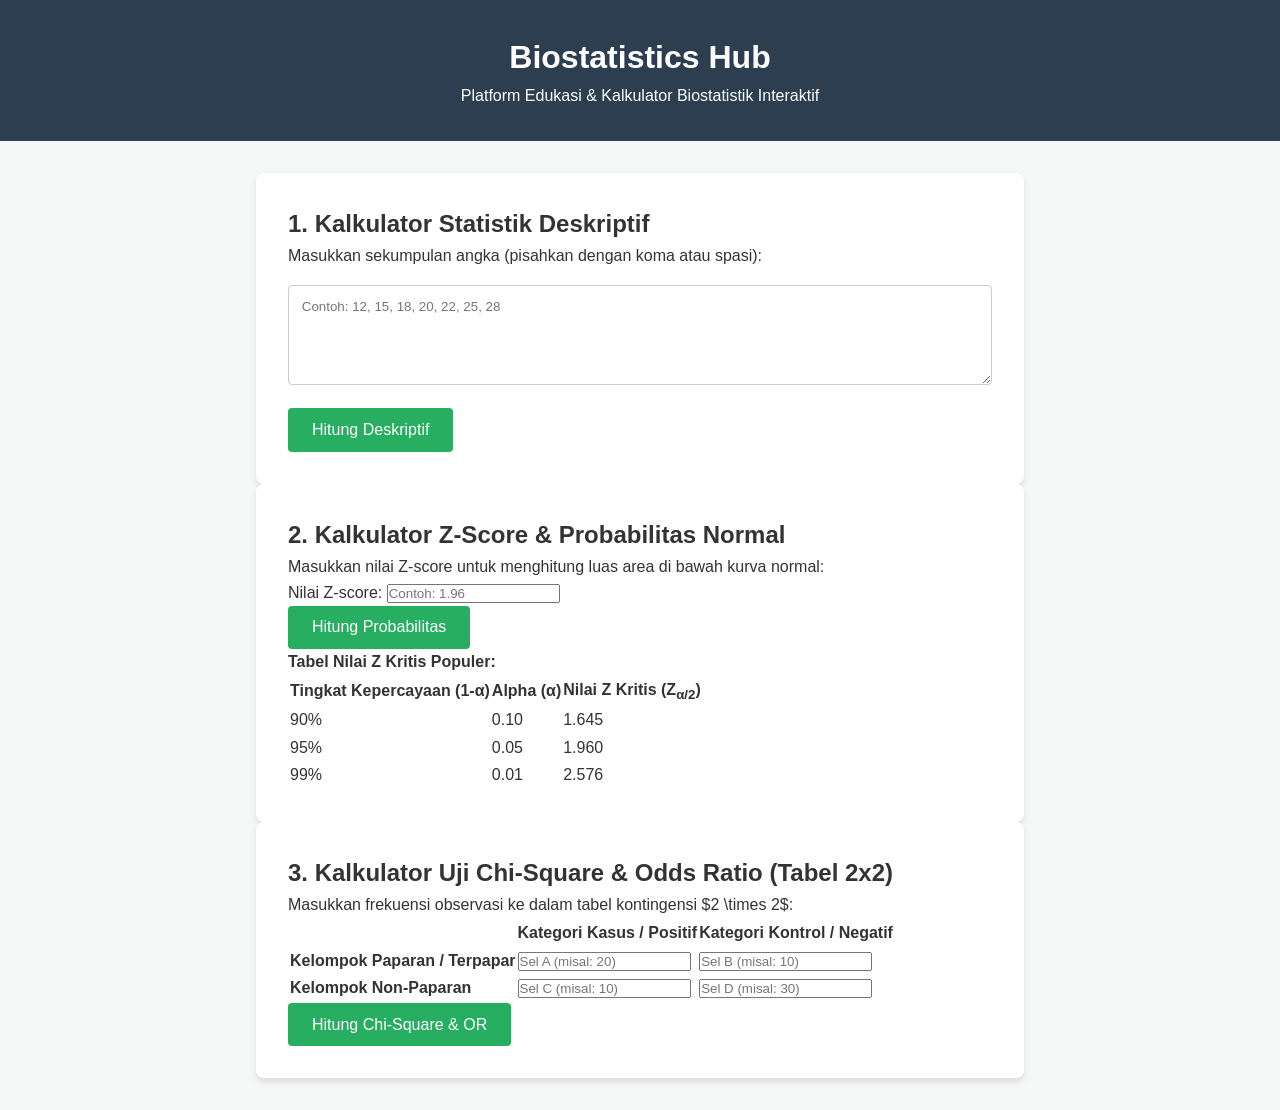
==== index.html @ 333244b0 "Update section titles and descriptions in index.html" ====
<!DOCTYPE html>
<html lang="id">
<head>
    <meta charset="UTF-8">
    <meta name="viewport" content="width=device-width, initial-scale=1.0">
    <title>Biostatistics Hub & Calculator</title>
    <link rel="stylesheet" href="style.css">
</head>
<body>
    <header>
        <h1>Biostatistics Hub</h1>
        <p>Platform Edukasi & Kalkulator Biostatistik Interaktif</p>
    </header>

    <main class="container">
        <!-- Section 1: Kalkulator Deskriptif -->
        <section class="card">
            <h2>1. Kalkulator Statistik Deskriptif</h2>
            <p>Masukkan sekumpulan angka (pisahkan dengan koma atau spasi):</p>
            <textarea id="dataInput" placeholder="Contoh: 12, 15, 18, 20, 22, 25, 28"></textarea>
            <button onclick="calculateDescriptive()">Hitung Deskriptif</button>

            <div id="result" class="result-box" style="display: none;">
                <h3>Hasil Perhitungan Deskriptif:</h3>
                <ul>
                    <li><strong>Jumlah Data (N):</strong> <span id="outN">-</span></li>
                    <li><strong>Mean (Rata-rata):</strong> <span id="outMean">-</span></li>
                    <li><strong>Median:</strong> <span id="outMedian">-</span></li>
                    <li><strong>Standar Deviasi (Sample):</strong> <span id="outSD">-</span></li>
                    <li><strong>Nilai Minimum:</strong> <span id="outMin">-</span></li>
                    <li><strong>Nilai Maksimum:</strong> <span id="outMax">-</span></li>
                </ul>
            </div>
        </section>

        <!-- Section 2: Kalkulator Z-Score -->
        <section class="card">
            <h2>2. Kalkulator Z-Score & Probabilitas Normal</h2>
            <p>Masukkan nilai Z-score untuk menghitung luas area di bawah kurva normal:</p>
            <div class="input-group">
                <label for="zInput">Nilai Z-score:</label>
                <input type="number" id="zInput" step="0.01" placeholder="Contoh: 1.96">
            </div>
            <button onclick="calculateZ()">Hitung Probabilitas</button>

            <div id="zResult" class="result-box" style="display: none;">
                <h3>Hasil Distribusi Normal:</h3>
                <ul>
                    <li><strong>Nilai Z:</strong> <span id="outZ">-</span></li>
                    <li><strong>Luas Area Kiri P(Z &lt; z):</strong> <span id="outProbLeft">-</span></li>
                    <li><strong>Luas Area Kanan P(Z &gt; z):</strong> <span id="outProbRight">-</span></li>
                    <li><strong>Uji 2 Arah (2-tailed p-value):</strong> <span id="outTwoTail">-</span></li>
                </ul>
            </div>

            <div class="table-summary">
                <h4>Tabel Nilai Z Kritis Populer:</h4>
                <table>
                    <thead>
                        <tr>
                            <th>Tingkat Kepercayaan (1-α)</th>
                            <th>Alpha (α)</th>
                            <th>Nilai Z Kritis (Z<sub>α/2</sub>)</th>
                        </tr>
                    </thead>
                    <tbody>
                        <tr><td>90%</td><td>0.10</td><td>1.645</td></tr>
                        <tr><td>95%</td><td>0.05</td><td>1.960</td></tr>
                        <tr><td>99%</td><td>0.01</td><td>2.576</td></tr>
                    </tbody>
                </table>
            </div>
        </section>

        <!-- Section 3: Kalkulator Chi-Square (2x2) -->
        <section class="card">
            <h2>3. Kalkulator Uji Chi-Square & Odds Ratio (Tabel 2x2)</h2>
            <p>Masukkan frekuensi observasi ke dalam tabel kontingensi $2 \times 2$:</p>
            
            <table class="contingency-table">
                <thead>
                    <tr>
                        <th></th>
                        <th>Kategori Kasus / Positif</th>
                        <th>Kategori Kontrol / Negatif</th>
                    </tr>
                </thead>
                <tbody>
                    <tr>
                        <td><strong>Kelompok Paparan / Terpapar</strong></td>
                        <td><input type="number" id="cellA" placeholder="Sel A (misal: 20)"></td>
                        <td><input type="number" id="cellB" placeholder="Sel B (misal: 10)"></td>
                    </tr>
                    <tr>
                        <td><strong>Kelompok Non-Paparan</strong></td>
                        <td><input type="number" id="cellC" placeholder="Sel C (misal: 10)"></td>
                        <td><input type="number" id="cellD" placeholder="Sel D (misal: 30)"></td>
                    </tr>
                </tbody>
            </table>
            
            <button onclick="calculateChiSquare()">Hitung Chi-Square & OR</button>

            <div id="chiResult" class="result-box" style="display: none;">
                <h3>Hasil Uji Chi-Square & Odds Ratio:</h3>
                <ul>
                    <li><strong>Nilai Chi-Square (χ²):</strong> <span id="outChi2">-</span></li>
                    <li><strong>Degrees of Freedom (df):</strong> 1</li>
                    <li><strong>Odds Ratio (OR):</strong> <span id="outOR">-</span></li>
                    <li><strong>Relative Risk (RR):</strong> <span id="outRR">-</span></li>
                </ul>
            </div>
        </section>
    </main>

    <script src="script.js"></script>
</body>
</html>
---- style.css ----
* {
    box-sizing: border-box;
    font-family: 'Segoe UI', Tahoma, Geneva, Verdana, sans-serif;
    margin: 0;
    padding: 0;
}

body {
    background-color: #f4f7f6;
    color: #333;
    line-height: 1.6;
}

header {
    background-color: #2c3e50;
    color: #fff;
    padding: 2rem 1rem;
    text-align: center;
}

.container {
    max-width: 800px;
    margin: 2rem auto;
    padding: 0 1rem;
}

.card {
    background: #fff;
    padding: 2rem;
    border-radius: 8px;
    box-shadow: 0 4px 6px rgba(0,0,0,0.1);
}

textarea {
    width: 100%;
    height: 100px;
    padding: 0.8rem;
    margin: 1rem 0;
    border: 1px solid #ccc;
    border-radius: 4px;
    resize: vertical;
}

button {
    background-color: #27ae60;
    color: white;
    border: none;
    padding: 0.8rem 1.5rem;
    font-size: 1rem;
    border-radius: 4px;
    cursor: pointer;
    transition: background 0.3s;
}

button:hover {
    background-color: #219150;
}

.result-box {
    margin-top: 1.5rem;
    padding: 1rem;
    background-color: #eef9f1;
    border-left: 4px solid #27ae60;
    border-radius: 4px;
}

.result-box ul {
    list-style: none;
    margin-top: 0.5rem;
}

.result-box li {
    margin-bottom: 0.5rem;
}
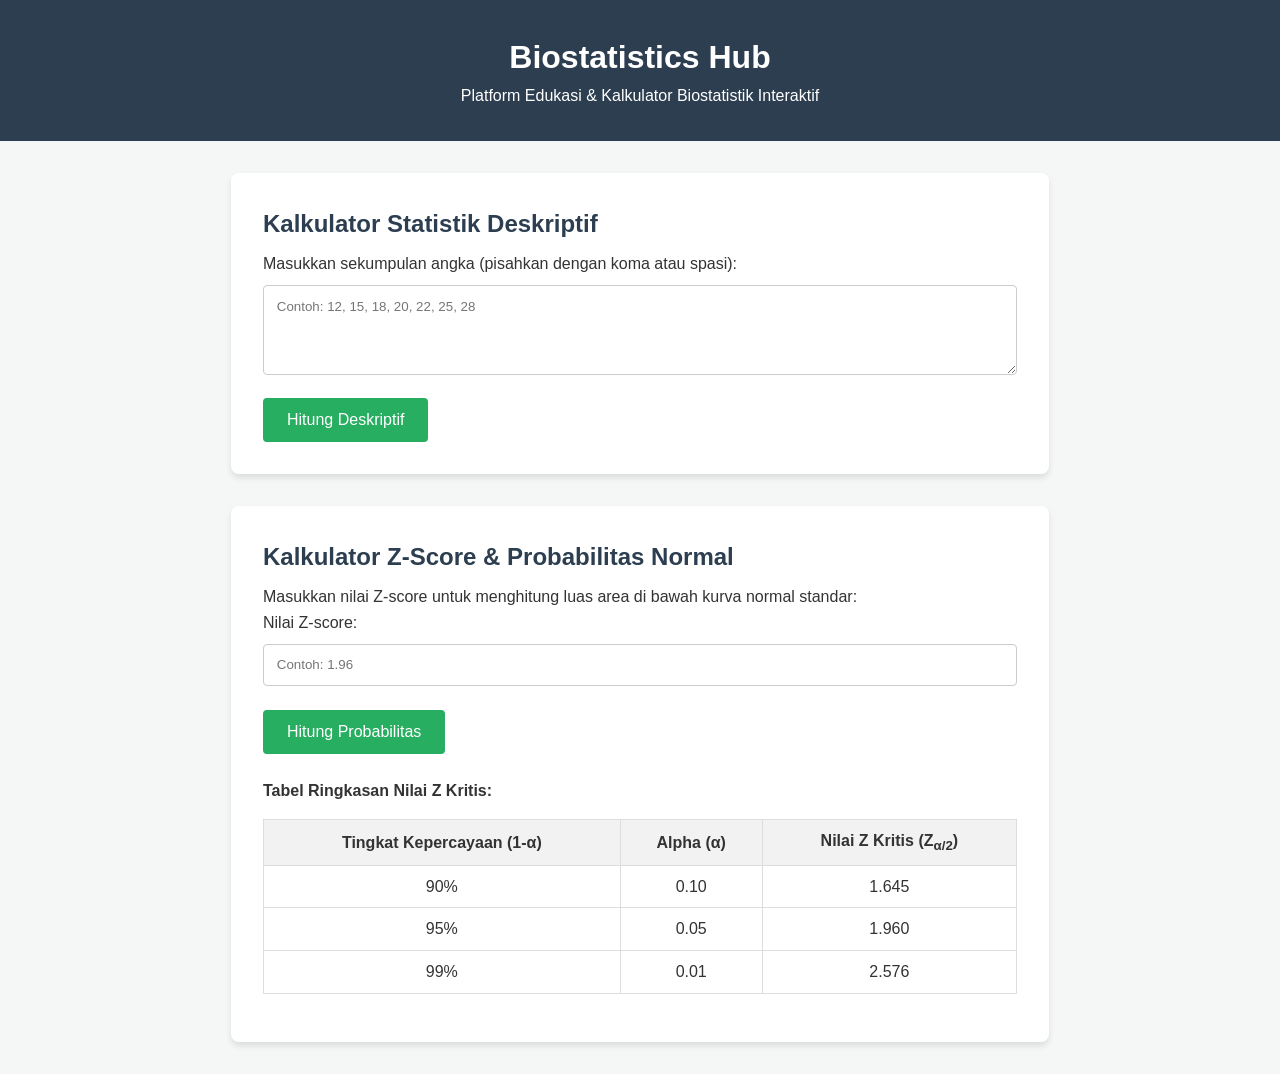
==== commit d154cd10: "Update index.html" ====
--- a/index.html
+++ b/index.html
@@ -15,7 +15,7 @@
     <main class="container">
         <!-- Section 1: Kalkulator Deskriptif -->
         <section class="card">
-            <h2>1. Kalkulator Statistik Deskriptif</h2>
+            <h2>Kalkulator Statistik Deskriptif</h2>
             <p>Masukkan sekumpulan angka (pisahkan dengan koma atau spasi):</p>
             <textarea id="dataInput" placeholder="Contoh: 12, 15, 18, 20, 22, 25, 28"></textarea>
             <button onclick="calculateDescriptive()">Hitung Deskriptif</button>
@@ -33,10 +33,10 @@
             </div>
         </section>
 
-        <!-- Section 2: Kalkulator Z-Score -->
+        <!-- Section 2: Kalkulator & Tabel Z-Score -->
         <section class="card">
-            <h2>2. Kalkulator Z-Score & Probabilitas Normal</h2>
-            <p>Masukkan nilai Z-score untuk menghitung luas area di bawah kurva normal:</p>
+            <h2>Kalkulator Z-Score & Probabilitas Normal</h2>
+            <p>Masukkan nilai Z-score untuk menghitung luas area di bawah kurva normal standar:</p>
             <div class="input-group">
                 <label for="zInput">Nilai Z-score:</label>
                 <input type="number" id="zInput" step="0.01" placeholder="Contoh: 1.96">
@@ -54,7 +54,7 @@
             </div>
 
             <div class="table-summary">
-                <h4>Tabel Nilai Z Kritis Populer:</h4>
+                <h4>Tabel Ringkasan Nilai Z Kritis:</h4>
                 <table>
                     <thead>
                         <tr>
@@ -71,46 +71,6 @@
                 </table>
             </div>
         </section>
-
-        <!-- Section 3: Kalkulator Chi-Square (2x2) -->
-        <section class="card">
-            <h2>3. Kalkulator Uji Chi-Square & Odds Ratio (Tabel 2x2)</h2>
-            <p>Masukkan frekuensi observasi ke dalam tabel kontingensi $2 \times 2$:</p>
-            
-            <table class="contingency-table">
-                <thead>
-                    <tr>
-                        <th></th>
-                        <th>Kategori Kasus / Positif</th>
-                        <th>Kategori Kontrol / Negatif</th>
-                    </tr>
-                </thead>
-                <tbody>
-                    <tr>
-                        <td><strong>Kelompok Paparan / Terpapar</strong></td>
-                        <td><input type="number" id="cellA" placeholder="Sel A (misal: 20)"></td>
-                        <td><input type="number" id="cellB" placeholder="Sel B (misal: 10)"></td>
-                    </tr>
-                    <tr>
-                        <td><strong>Kelompok Non-Paparan</strong></td>
-                        <td><input type="number" id="cellC" placeholder="Sel C (misal: 10)"></td>
-                        <td><input type="number" id="cellD" placeholder="Sel D (misal: 30)"></td>
-                    </tr>
-                </tbody>
-            </table>
-            
-            <button onclick="calculateChiSquare()">Hitung Chi-Square & OR</button>
-
-            <div id="chiResult" class="result-box" style="display: none;">
-                <h3>Hasil Uji Chi-Square & Odds Ratio:</h3>
-                <ul>
-                    <li><strong>Nilai Chi-Square (χ²):</strong> <span id="outChi2">-</span></li>
-                    <li><strong>Degrees of Freedom (df):</strong> 1</li>
-                    <li><strong>Odds Ratio (OR):</strong> <span id="outOR">-</span></li>
-                    <li><strong>Relative Risk (RR):</strong> <span id="outRR">-</span></li>
-                </ul>
-            </div>
-        </section>
     </main>
 
     <script src="script.js"></script>
--- a/style.css
+++ b/style.css
@@ -19,7 +19,7 @@
 }
 
 .container {
-    max-width: 800px;
+    max-width: 850px;
     margin: 2rem auto;
     padding: 0 1rem;
 }
@@ -29,16 +29,29 @@
     padding: 2rem;
     border-radius: 8px;
     box-shadow: 0 4px 6px rgba(0,0,0,0.1);
+    margin-bottom: 2rem;
+}
+
+h2 {
+    color: #2c3e50;
+    margin-bottom: 0.5rem;
+}
+
+textarea, input[type="number"] {
+    width: 100%;
+    padding: 0.8rem;
+    margin: 0.5rem 0 1rem 0;
+    border: 1px solid #ccc;
+    border-radius: 4px;
 }
 
 textarea {
-    width: 100%;
-    height: 100px;
-    padding: 0.8rem;
-    margin: 1rem 0;
-    border: 1px solid #ccc;
-    border-radius: 4px;
+    height: 90px;
     resize: vertical;
+}
+
+.input-group {
+    margin-bottom: 0.5rem;
 }
 
 button {
@@ -72,3 +85,25 @@
 .result-box li {
     margin-bottom: 0.5rem;
 }
+
+/* Styling Tabel */
+.contingency-table, .table-summary table {
+    width: 100%;
+    border-collapse: collapse;
+    margin: 1rem 0;
+}
+
+.contingency-table th, .contingency-table td,
+.table-summary th, .table-summary td {
+    border: 1px solid #ddd;
+    padding: 8px;
+    text-align: center;
+}
+
+.table-summary th {
+    background-color: #f2f2f2;
+}
+
+.table-summary {
+    margin-top: 1.5rem;
+}
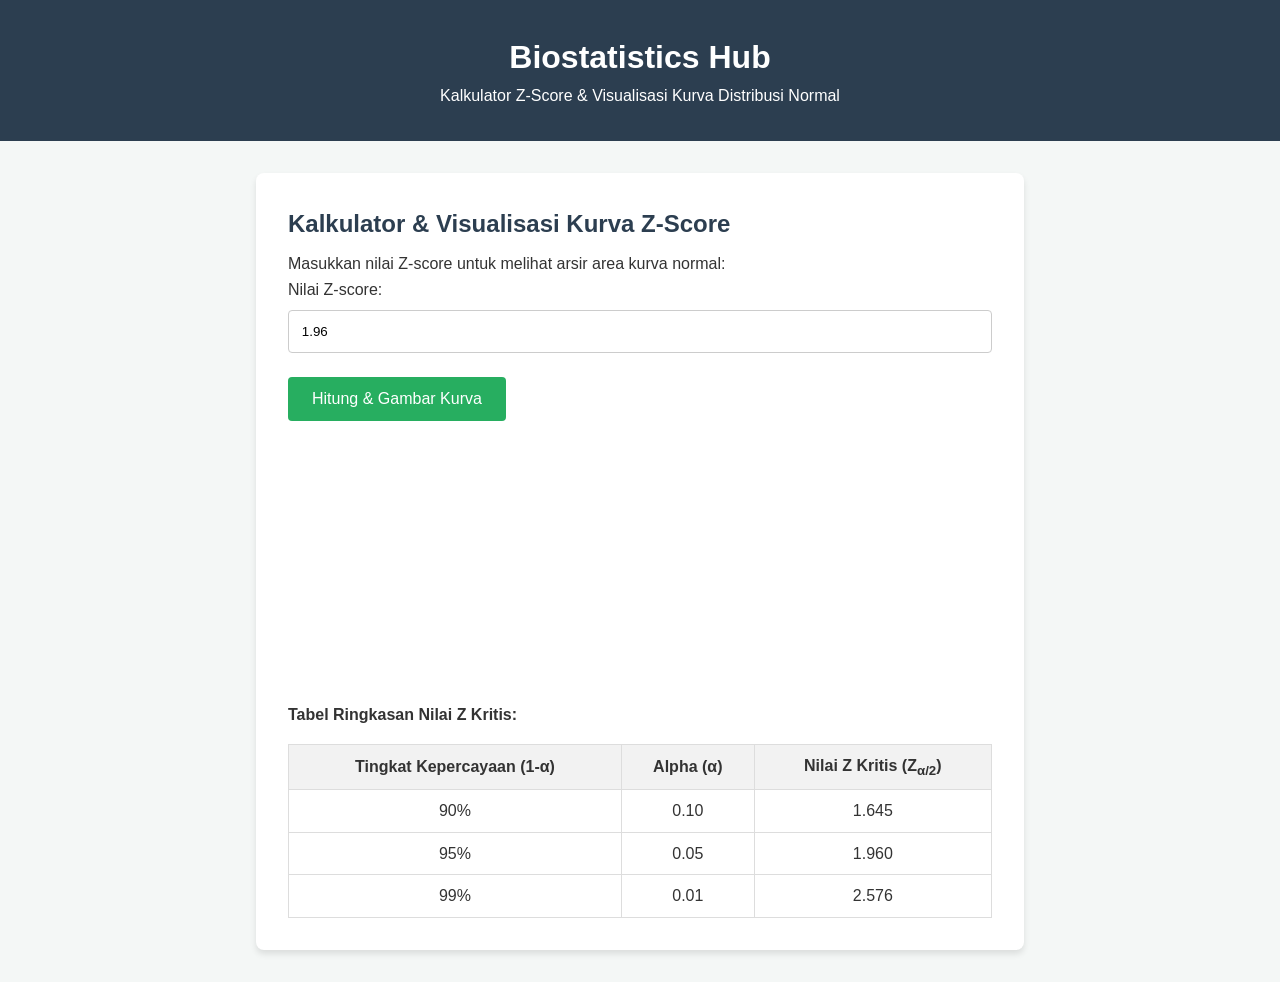
==== commit e66dca3b: "Update title and content for Z-Score calculator" ====
--- a/index.html
+++ b/index.html
@@ -3,45 +3,30 @@
 <head>
     <meta charset="UTF-8">
     <meta name="viewport" content="width=device-width, initial-scale=1.0">
-    <title>Biostatistics Hub & Calculator</title>
+    <title>Biostatistics Hub - Kalkulator Z-Score & Kurva Normal</title>
     <link rel="stylesheet" href="style.css">
 </head>
 <body>
     <header>
         <h1>Biostatistics Hub</h1>
-        <p>Platform Edukasi & Kalkulator Biostatistik Interaktif</p>
+        <p>Kalkulator Z-Score & Visualisasi Kurva Distribusi Normal</p>
     </header>
 
     <main class="container">
-        <!-- Section 1: Kalkulator Deskriptif -->
         <section class="card">
-            <h2>Kalkulator Statistik Deskriptif</h2>
-            <p>Masukkan sekumpulan angka (pisahkan dengan koma atau spasi):</p>
-            <textarea id="dataInput" placeholder="Contoh: 12, 15, 18, 20, 22, 25, 28"></textarea>
-            <button onclick="calculateDescriptive()">Hitung Deskriptif</button>
+            <h2>Kalkulator & Visualisasi Kurva Z-Score</h2>
+            <p>Masukkan nilai Z-score untuk melihat arsir area kurva normal:</p>
 
-            <div id="result" class="result-box" style="display: none;">
-                <h3>Hasil Perhitungan Deskriptif:</h3>
-                <ul>
-                    <li><strong>Jumlah Data (N):</strong> <span id="outN">-</span></li>
-                    <li><strong>Mean (Rata-rata):</strong> <span id="outMean">-</span></li>
-                    <li><strong>Median:</strong> <span id="outMedian">-</span></li>
-                    <li><strong>Standar Deviasi (Sample):</strong> <span id="outSD">-</span></li>
-                    <li><strong>Nilai Minimum:</strong> <span id="outMin">-</span></li>
-                    <li><strong>Nilai Maksimum:</strong> <span id="outMax">-</span></li>
-                </ul>
-            </div>
-        </section>
-
-        <!-- Section 2: Kalkulator & Tabel Z-Score -->
-        <section class="card">
-            <h2>Kalkulator Z-Score & Probabilitas Normal</h2>
-            <p>Masukkan nilai Z-score untuk menghitung luas area di bawah kurva normal standar:</p>
             <div class="input-group">
                 <label for="zInput">Nilai Z-score:</label>
-                <input type="number" id="zInput" step="0.01" placeholder="Contoh: 1.96">
+                <input type="number" id="zInput" step="0.01" value="1.96" placeholder="Contoh: 1.96">
             </div>
-            <button onclick="calculateZ()">Hitung Probabilitas</button>
+            <button onclick="calculateZ()">Hitung & Gambar Kurva</button>
+
+            <!-- Visualisasi Kurva Lonceng -->
+            <div class="canvas-container">
+                <canvas id="bellCurve" width="600" height="250"></canvas>
+            </div>
 
             <div id="zResult" class="result-box" style="display: none;">
                 <h3>Hasil Distribusi Normal:</h3>
--- a/style.css
+++ b/style.css
@@ -19,7 +19,7 @@
 }
 
 .container {
-    max-width: 850px;
+    max-width: 800px;
     margin: 2rem auto;
     padding: 0 1rem;
 }
@@ -46,7 +46,7 @@
 }
 
 textarea {
-    height: 90px;
+    height: 100px;
     resize: vertical;
 }
 
@@ -86,14 +86,12 @@
     margin-bottom: 0.5rem;
 }
 
-/* Styling Tabel */
-.contingency-table, .table-summary table {
+.table-summary table {
     width: 100%;
     border-collapse: collapse;
-    margin: 1rem 0;
+    margin-top: 1rem;
 }
 
-.contingency-table th, .contingency-table td,
 .table-summary th, .table-summary td {
     border: 1px solid #ddd;
     padding: 8px;
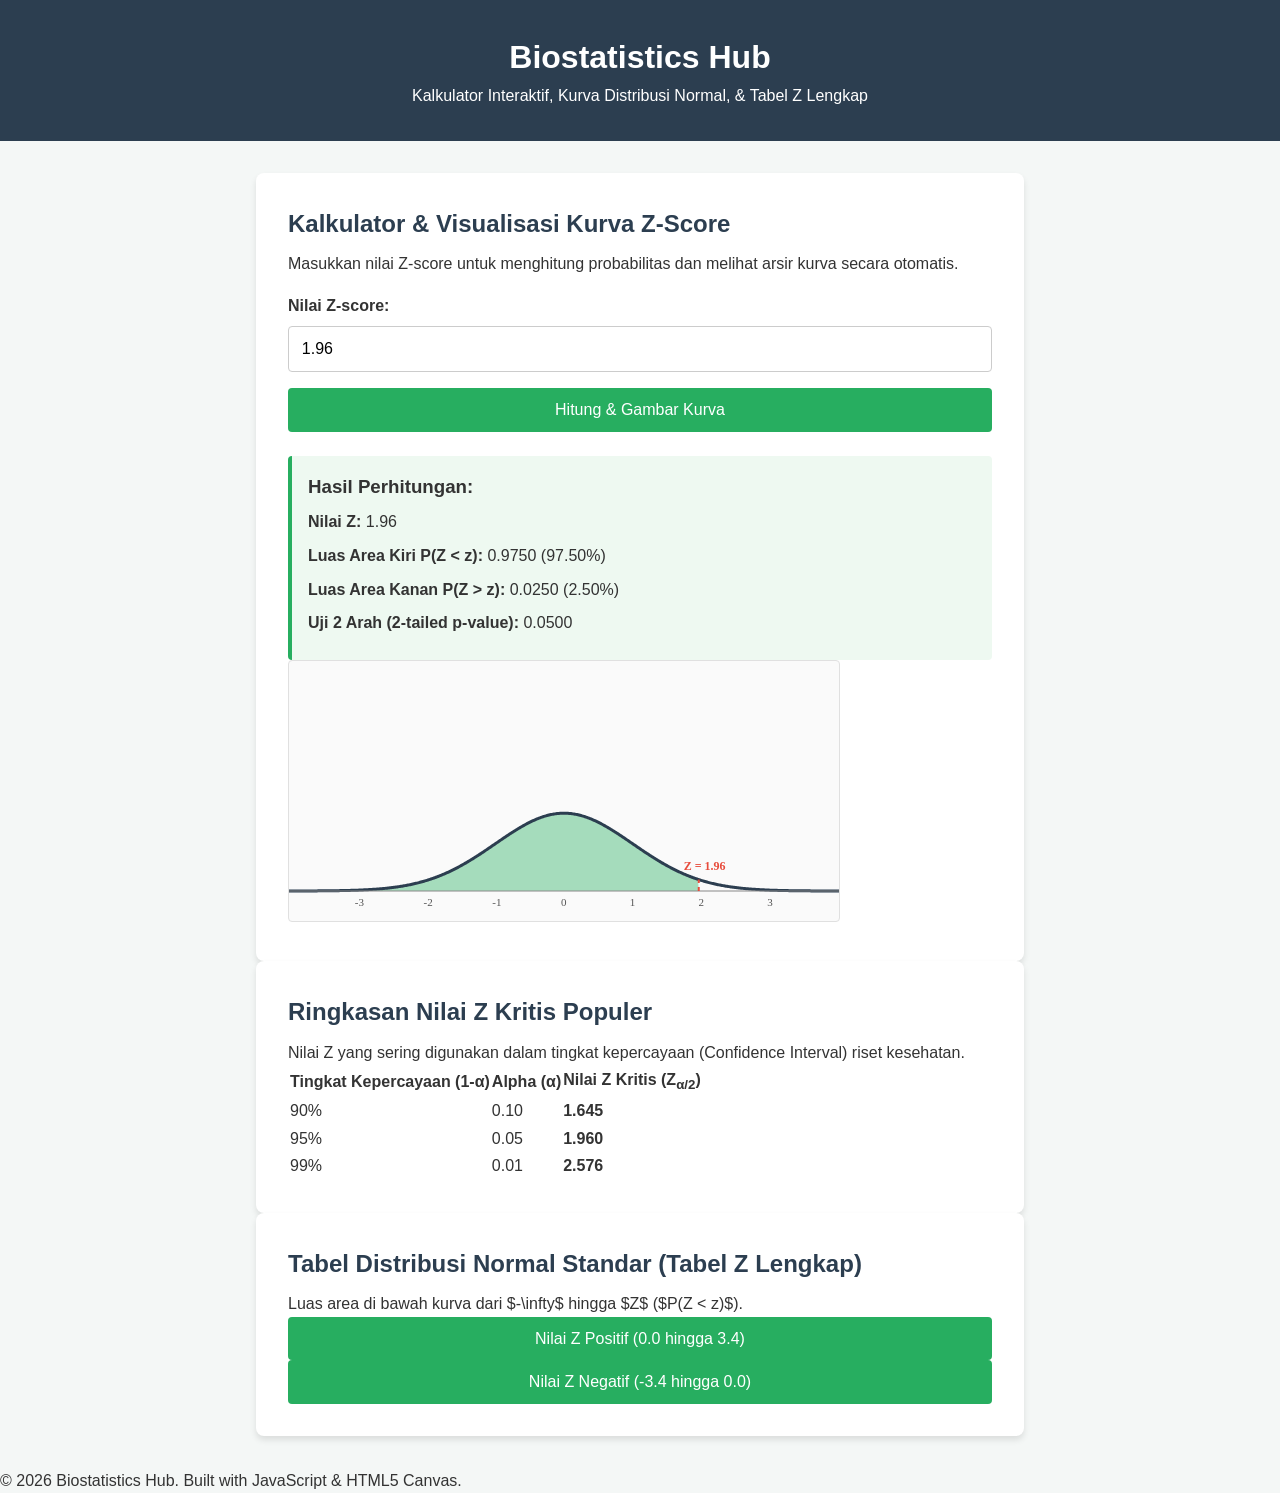
==== commit c4b6c22b: "Revise title and content for Z-score calculator Updated the title and content of the Z-score calcula" ====
--- a/index.html
+++ b/index.html
@@ -3,44 +3,52 @@
 <head>
     <meta charset="UTF-8">
     <meta name="viewport" content="width=device-width, initial-scale=1.0">
-    <title>Biostatistics Hub - Kalkulator Z-Score & Kurva Normal</title>
+    <title>Biostatistics Hub - Kalkulator & Tabel Z-Score</title>
     <link rel="stylesheet" href="style.css">
 </head>
 <body>
-    <header>
+    <header class="hero">
         <h1>Biostatistics Hub</h1>
-        <p>Kalkulator Z-Score & Visualisasi Kurva Distribusi Normal</p>
+        <p>Kalkulator Interaktif, Kurva Distribusi Normal, & Tabel Z Lengkap</p>
     </header>
 
     <main class="container">
+        <!-- Section 1: Kalkulator & Kurva Visual -->
         <section class="card">
             <h2>Kalkulator & Visualisasi Kurva Z-Score</h2>
-            <p>Masukkan nilai Z-score untuk melihat arsir area kurva normal:</p>
+            <p class="subtitle">Masukkan nilai Z-score untuk menghitung probabilitas dan melihat arsir kurva secara otomatis.</p>
 
-            <div class="input-group">
-                <label for="zInput">Nilai Z-score:</label>
-                <input type="number" id="zInput" step="0.01" value="1.96" placeholder="Contoh: 1.96">
+            <div class="calculator-layout">
+                <div class="input-section">
+                    <div class="input-group">
+                        <label for="zInput">Nilai Z-score:</label>
+                        <input type="number" id="zInput" step="0.01" value="1.96" placeholder="Contoh: 1.96">
+                    </div>
+                    <button onclick="calculateZ()">Hitung & Gambar Kurva</button>
+
+                    <div id="zResult" class="result-box">
+                        <h3>Hasil Perhitungan:</h3>
+                        <ul>
+                            <li><strong>Nilai Z:</strong> <span id="outZ">1.96</span></li>
+                            <li><strong>Luas Area Kiri P(Z &lt; z):</strong> <span id="outProbLeft">-</span></li>
+                            <li><strong>Luas Area Kanan P(Z &gt; z):</strong> <span id="outProbRight">-</span></li>
+                            <li><strong>Uji 2 Arah (2-tailed p-value):</strong> <span id="outTwoTail">-</span></li>
+                        </ul>
+                    </div>
+                </div>
+
+                <div class="canvas-section">
+                    <canvas id="bellCurve" width="550" height="260"></canvas>
+                </div>
             </div>
-            <button onclick="calculateZ()">Hitung & Gambar Kurva</button>
+        </section>
 
-            <!-- Visualisasi Kurva Lonceng -->
-            <div class="canvas-container">
-                <canvas id="bellCurve" width="600" height="250"></canvas>
-            </div>
-
-            <div id="zResult" class="result-box" style="display: none;">
-                <h3>Hasil Distribusi Normal:</h3>
-                <ul>
-                    <li><strong>Nilai Z:</strong> <span id="outZ">-</span></li>
-                    <li><strong>Luas Area Kiri P(Z &lt; z):</strong> <span id="outProbLeft">-</span></li>
-                    <li><strong>Luas Area Kanan P(Z &gt; z):</strong> <span id="outProbRight">-</span></li>
-                    <li><strong>Uji 2 Arah (2-tailed p-value):</strong> <span id="outTwoTail">-</span></li>
-                </ul>
-            </div>
-
-            <div class="table-summary">
-                <h4>Tabel Ringkasan Nilai Z Kritis:</h4>
-                <table>
+        <!-- Section 2: Ringkasan Nilai Kritis -->
+        <section class="card">
+            <h2>Ringkasan Nilai Z Kritis Populer</h2>
+            <p class="subtitle">Nilai Z yang sering digunakan dalam tingkat kepercayaan (Confidence Interval) riset kesehatan.</p>
+            <div class="table-responsive">
+                <table class="styled-table center-table">
                     <thead>
                         <tr>
                             <th>Tingkat Kepercayaan (1-α)</th>
@@ -49,15 +57,44 @@
                         </tr>
                     </thead>
                     <tbody>
-                        <tr><td>90%</td><td>0.10</td><td>1.645</td></tr>
-                        <tr><td>95%</td><td>0.05</td><td>1.960</td></tr>
-                        <tr><td>99%</td><td>0.01</td><td>2.576</td></tr>
+                        <tr><td>90%</td><td>0.10</td><td><strong>1.645</strong></td></tr>
+                        <tr><td>95%</td><td>0.05</td><td><strong>1.960</strong></td></tr>
+                        <tr><td>99%</td><td>0.01</td><td><strong>2.576</strong></td></tr>
                     </tbody>
+                </table>
+            </div>
+        </section>
+
+        <!-- Section 3: Tabel Z Lengkap (Positif & Negatif) -->
+        <section class="card">
+            <h2>Tabel Distribusi Normal Standar (Tabel Z Lengkap)</h2>
+            <p class="subtitle">Luas area di bawah kurva dari $-\infty$ hingga $Z$ ($P(Z < z)$).</p>
+
+            <div class="tab-buttons">
+                <button class="tab-btn active" onclick="switchTable('positive')">Nilai Z Positif (0.0 hingga 3.4)</button>
+                <button class="tab-btn" onclick="switchTable('negative')">Nilai Z Negatif (-3.4 hingga 0.0)</button>
+            </div>
+
+            <!-- Tabel Z Positif -->
+            <div id="posTableWrapper" class="table-responsive">
+                <table class="styled-table z-matrix-table" id="posZTable">
+                    <!-- Ditgenerate via JS -->
+                </table>
+            </div>
+
+            <!-- Tabel Z Negatif -->
+            <div id="negTableWrapper" class="table-responsive" style="display: none;">
+                <table class="styled-table z-matrix-table" id="negZTable">
+                    <!-- Ditgenerate via JS -->
                 </table>
             </div>
         </section>
     </main>
 
+    <footer>
+        <p>&copy; 2026 Biostatistics Hub. Built with JavaScript & HTML5 Canvas.</p>
+    </footer>
+
     <script src="script.js"></script>
 </body>
 </html>
--- a/style.css
+++ b/style.css
@@ -29,7 +29,6 @@
     padding: 2rem;
     border-radius: 8px;
     box-shadow: 0 4px 6px rgba(0,0,0,0.1);
-    margin-bottom: 2rem;
 }
 
 h2 {
@@ -37,21 +36,22 @@
     margin-bottom: 0.5rem;
 }
 
-textarea, input[type="number"] {
+.input-group {
+    margin: 1rem 0;
+}
+
+label {
+    display: block;
+    margin-bottom: 0.5rem;
+    font-weight: bold;
+}
+
+input[type="number"] {
     width: 100%;
     padding: 0.8rem;
-    margin: 0.5rem 0 1rem 0;
     border: 1px solid #ccc;
     border-radius: 4px;
-}
-
-textarea {
-    height: 100px;
-    resize: vertical;
-}
-
-.input-group {
-    margin-bottom: 0.5rem;
+    font-size: 1rem;
 }
 
 button {
@@ -63,10 +63,24 @@
     border-radius: 4px;
     cursor: pointer;
     transition: background 0.3s;
+    width: 100%;
 }
 
 button:hover {
     background-color: #219150;
+}
+
+.canvas-container {
+    margin-top: 1.5rem;
+    text-align: center;
+}
+
+canvas {
+    max-width: 100%;
+    height: auto;
+    background-color: #fafafa;
+    border: 1px solid #e0e0e0;
+    border-radius: 4px;
 }
 
 .result-box {
@@ -86,22 +100,23 @@
     margin-bottom: 0.5rem;
 }
 
+.table-summary {
+    margin-top: 2rem;
+}
+
 .table-summary table {
     width: 100%;
     border-collapse: collapse;
-    margin-top: 1rem;
+    margin-top: 0.8rem;
 }
 
 .table-summary th, .table-summary td {
     border: 1px solid #ddd;
-    padding: 8px;
+    padding: 10px;
     text-align: center;
 }
 
 .table-summary th {
     background-color: #f2f2f2;
+    color: #2c3e50;
 }
-
-.table-summary {
-    margin-top: 1.5rem;
-}
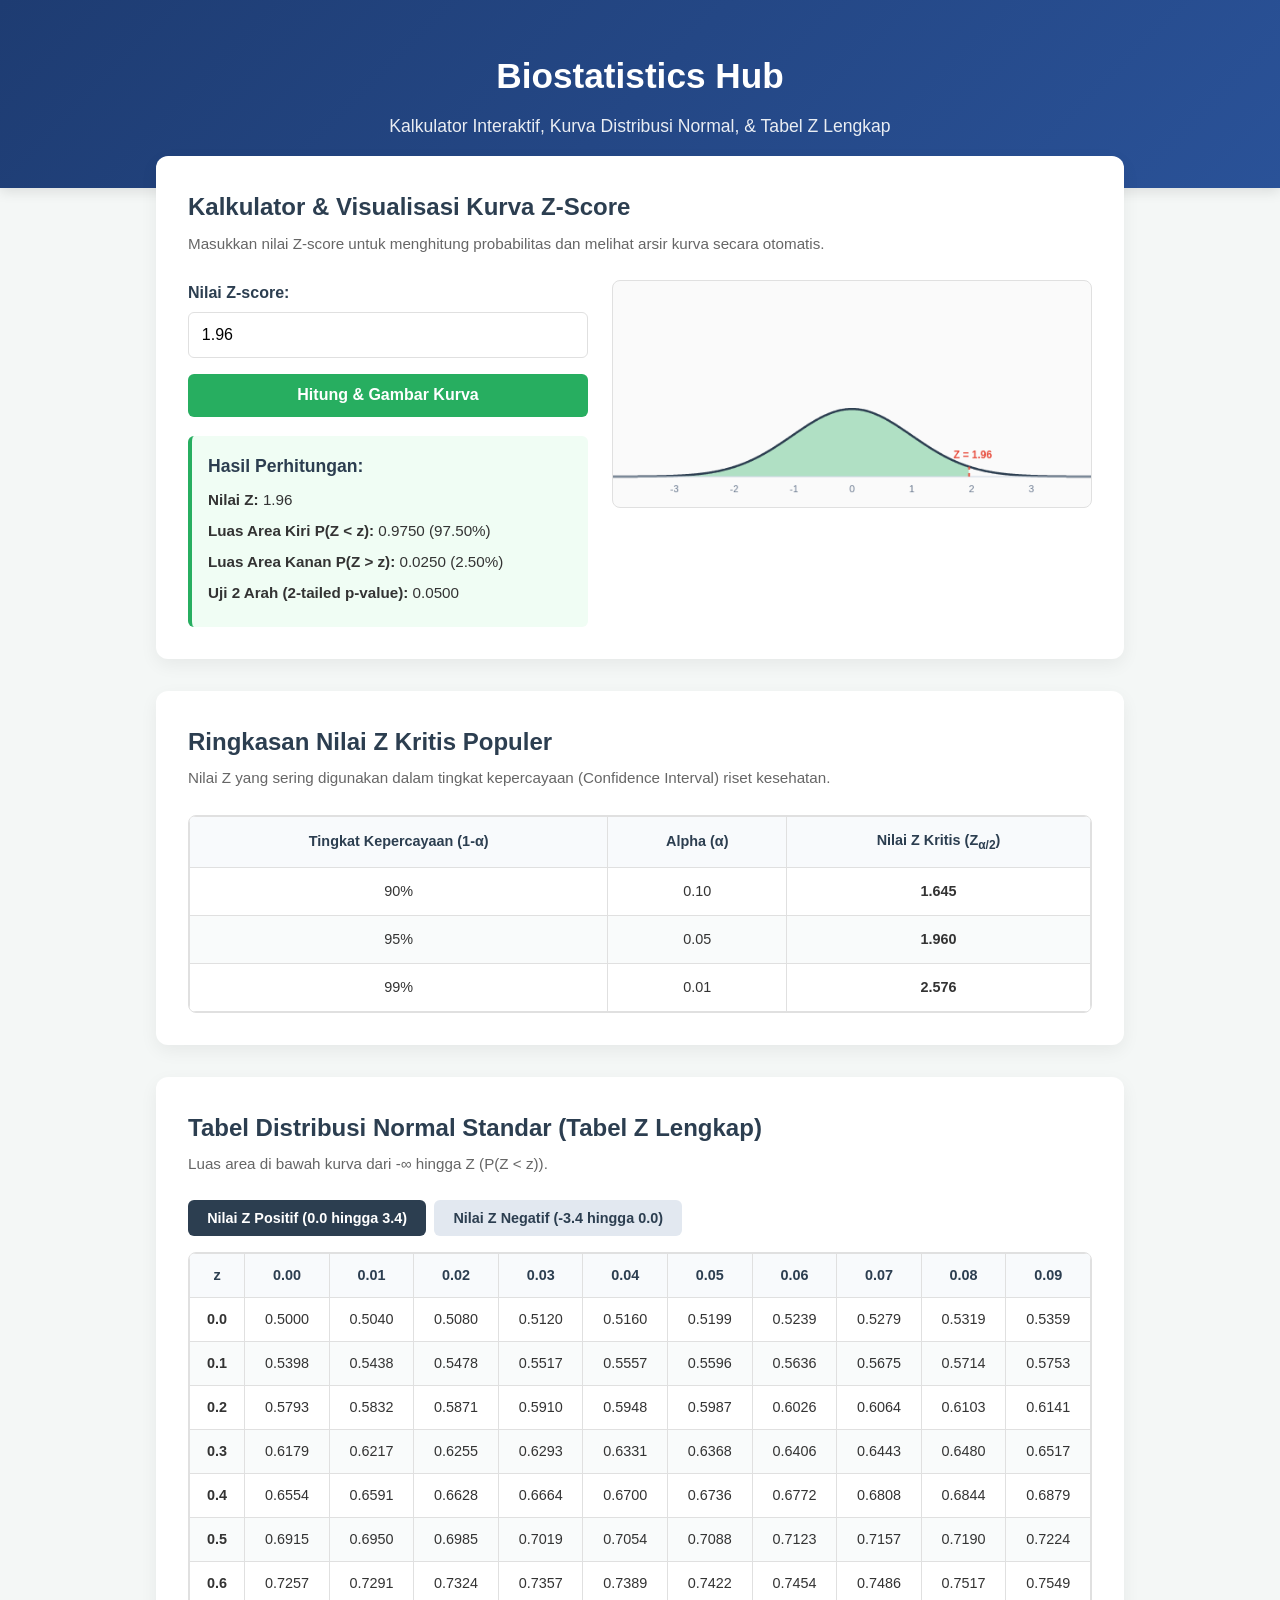
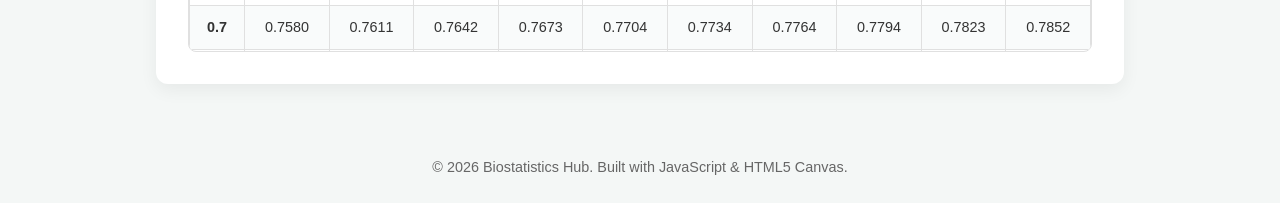
==== commit ce52446a: "Fix HTML entity for infinity in subtitle" ====
--- a/index.html
+++ b/index.html
@@ -68,7 +68,7 @@
         <!-- Section 3: Tabel Z Lengkap (Positif & Negatif) -->
         <section class="card">
             <h2>Tabel Distribusi Normal Standar (Tabel Z Lengkap)</h2>
-            <p class="subtitle">Luas area di bawah kurva dari $-\infty$ hingga $Z$ ($P(Z < z)$).</p>
+            <p class="subtitle">Luas area di bawah kurva dari -&infin; hingga Z (P(Z &lt; z)).</p>
 
             <div class="tab-buttons">
                 <button class="tab-btn active" onclick="switchTable('positive')">Nilai Z Positif (0.0 hingga 3.4)</button>
--- a/style.css
+++ b/style.css
@@ -1,68 +1,123 @@
+:root {
+    --primary-color: #2c3e50;
+    --secondary-color: #27ae60;
+    --accent-color: #e74c3c;
+    --bg-color: #f4f7f6;
+    --card-bg: #ffffff;
+    --text-color: #333333;
+    --text-muted: #666666;
+    --border-color: #e0e0e0;
+}
+
 * {
     box-sizing: border-box;
-    font-family: 'Segoe UI', Tahoma, Geneva, Verdana, sans-serif;
+    font-family: 'Inter', 'Segoe UI', Tahoma, Geneva, Verdana, sans-serif;
     margin: 0;
     padding: 0;
 }
 
 body {
-    background-color: #f4f7f6;
-    color: #333;
+    background-color: var(--bg-color);
+    color: var(--text-color);
     line-height: 1.6;
 }
 
-header {
-    background-color: #2c3e50;
+/* Header Hero */
+.hero {
+    background: linear-gradient(135deg, #1e3c72 0%, #2a5298 100%);
     color: #fff;
-    padding: 2rem 1rem;
-    text-align: center;
-}
-
+    padding: 3rem 1rem;
+    text-align: center;
+    box-shadow: 0 4px 12px rgba(0,0,0,0.1);
+}
+
+.hero h1 {
+    font-size: 2.2rem;
+    font-weight: 700;
+    margin-bottom: 0.5rem;
+}
+
+.hero p {
+    font-size: 1.1rem;
+    opacity: 0.9;
+}
+
+/* Container & Cards */
 .container {
-    max-width: 800px;
-    margin: 2rem auto;
+    max-width: 1000px;
+    margin: -2rem auto 3rem auto;
     padding: 0 1rem;
 }
 
 .card {
-    background: #fff;
+    background: var(--card-bg);
     padding: 2rem;
-    border-radius: 8px;
-    box-shadow: 0 4px 6px rgba(0,0,0,0.1);
+    border-radius: 12px;
+    box-shadow: 0 6px 18px rgba(0, 0, 0, 0.06);
+    margin-bottom: 2rem;
 }
 
 h2 {
-    color: #2c3e50;
-    margin-bottom: 0.5rem;
+    color: var(--primary-color);
+    font-size: 1.5rem;
+    margin-bottom: 0.3rem;
+}
+
+.subtitle {
+    color: var(--text-muted);
+    font-size: 0.95rem;
+    margin-bottom: 1.5rem;
+}
+
+/* Layout Kalkulator */
+.calculator-layout {
+    display: grid;
+    grid-template-columns: 1fr 1.2fr;
+    gap: 1.5rem;
+    align-items: start;
+}
+
+@media (max-width: 768px) {
+    .calculator-layout {
+        grid-template-columns: 1fr;
+    }
 }
 
 .input-group {
-    margin: 1rem 0;
+    margin-bottom: 1rem;
 }
 
 label {
     display: block;
-    margin-bottom: 0.5rem;
-    font-weight: bold;
+    font-weight: 600;
+    margin-bottom: 0.4rem;
+    color: var(--primary-color);
 }
 
 input[type="number"] {
     width: 100%;
     padding: 0.8rem;
-    border: 1px solid #ccc;
-    border-radius: 4px;
+    border: 1px solid var(--border-color);
+    border-radius: 6px;
     font-size: 1rem;
+    transition: border 0.3s;
+}
+
+input[type="number"]:focus {
+    outline: none;
+    border-color: var(--secondary-color);
 }
 
 button {
-    background-color: #27ae60;
+    background-color: var(--secondary-color);
     color: white;
     border: none;
     padding: 0.8rem 1.5rem;
     font-size: 1rem;
-    border-radius: 4px;
+    font-weight: 600;
+    border-radius: 6px;
     cursor: pointer;
-    transition: background 0.3s;
+    transition: background 0.3s, transform 0.1s;
     width: 100%;
 }
 
@@ -70,53 +125,112 @@
     background-color: #219150;
 }
 
-.canvas-container {
-    margin-top: 1.5rem;
+button:active {
+    transform: scale(0.99);
+}
+
+/* Result Box */
+.result-box {
+    margin-top: 1.2rem;
+    padding: 1rem;
+    background-color: #f0fdf4;
+    border-left: 4px solid var(--secondary-color);
+    border-radius: 6px;
+}
+
+.result-box h3 {
+    font-size: 1.1rem;
+    color: var(--primary-color);
+    margin-bottom: 0.5rem;
+}
+
+.result-box ul {
+    list-style: none;
+}
+
+.result-box li {
+    margin-bottom: 0.4rem;
+    font-size: 0.95rem;
+}
+
+/* Canvas Box */
+.canvas-section {
     text-align: center;
 }
 
 canvas {
+    width: 100%;
     max-width: 100%;
     height: auto;
     background-color: #fafafa;
-    border: 1px solid #e0e0e0;
-    border-radius: 4px;
-}
-
-.result-box {
-    margin-top: 1.5rem;
-    padding: 1rem;
-    background-color: #eef9f1;
-    border-left: 4px solid #27ae60;
-    border-radius: 4px;
-}
-
-.result-box ul {
-    list-style: none;
-    margin-top: 0.5rem;
-}
-
-.result-box li {
-    margin-bottom: 0.5rem;
-}
-
-.table-summary {
-    margin-top: 2rem;
-}
-
-.table-summary table {
+    border: 1px solid var(--border-color);
+    border-radius: 8px;
+}
+
+/* Tabel Styling */
+.table-responsive {
+    overflow-x: auto;
+    max-height: 400px;
+    border: 1px solid var(--border-color);
+    border-radius: 8px;
+}
+
+.styled-table {
     width: 100%;
     border-collapse: collapse;
-    margin-top: 0.8rem;
-}
-
-.table-summary th, .table-summary td {
-    border: 1px solid #ddd;
-    padding: 10px;
-    text-align: center;
-}
-
-.table-summary th {
-    background-color: #f2f2f2;
-    color: #2c3e50;
-}
+    font-size: 0.9rem;
+}
+
+.styled-table th, .styled-table td {
+    padding: 10px 12px;
+    text-align: center;
+    border: 1px solid var(--border-color);
+}
+
+.styled-table th {
+    background-color: #f8fafc;
+    color: var(--primary-color);
+    font-weight: 600;
+    position: sticky;
+    top: 0;
+    z-index: 2;
+}
+
+.styled-table tbody tr:nth-child(even) {
+    background-color: #f9fbfb;
+}
+
+.styled-table tbody tr:hover {
+    background-color: #eefdf3;
+}
+
+.center-table th, .center-table td {
+    padding: 12px;
+}
+
+/* Tab Buttons */
+.tab-buttons {
+    display: flex;
+    gap: 0.5rem;
+    margin-bottom: 1rem;
+}
+
+.tab-btn {
+    background-color: #e2e8f0;
+    color: var(--primary-color);
+    width: auto;
+    font-size: 0.9rem;
+    padding: 0.6rem 1.2rem;
+}
+
+.tab-btn.active {
+    background-color: var(--primary-color);
+    color: white;
+}
+
+footer {
+    text-align: center;
+    padding: 1.5rem;
+    color: var(--text-muted);
+    font-size: 0.9rem;
+}
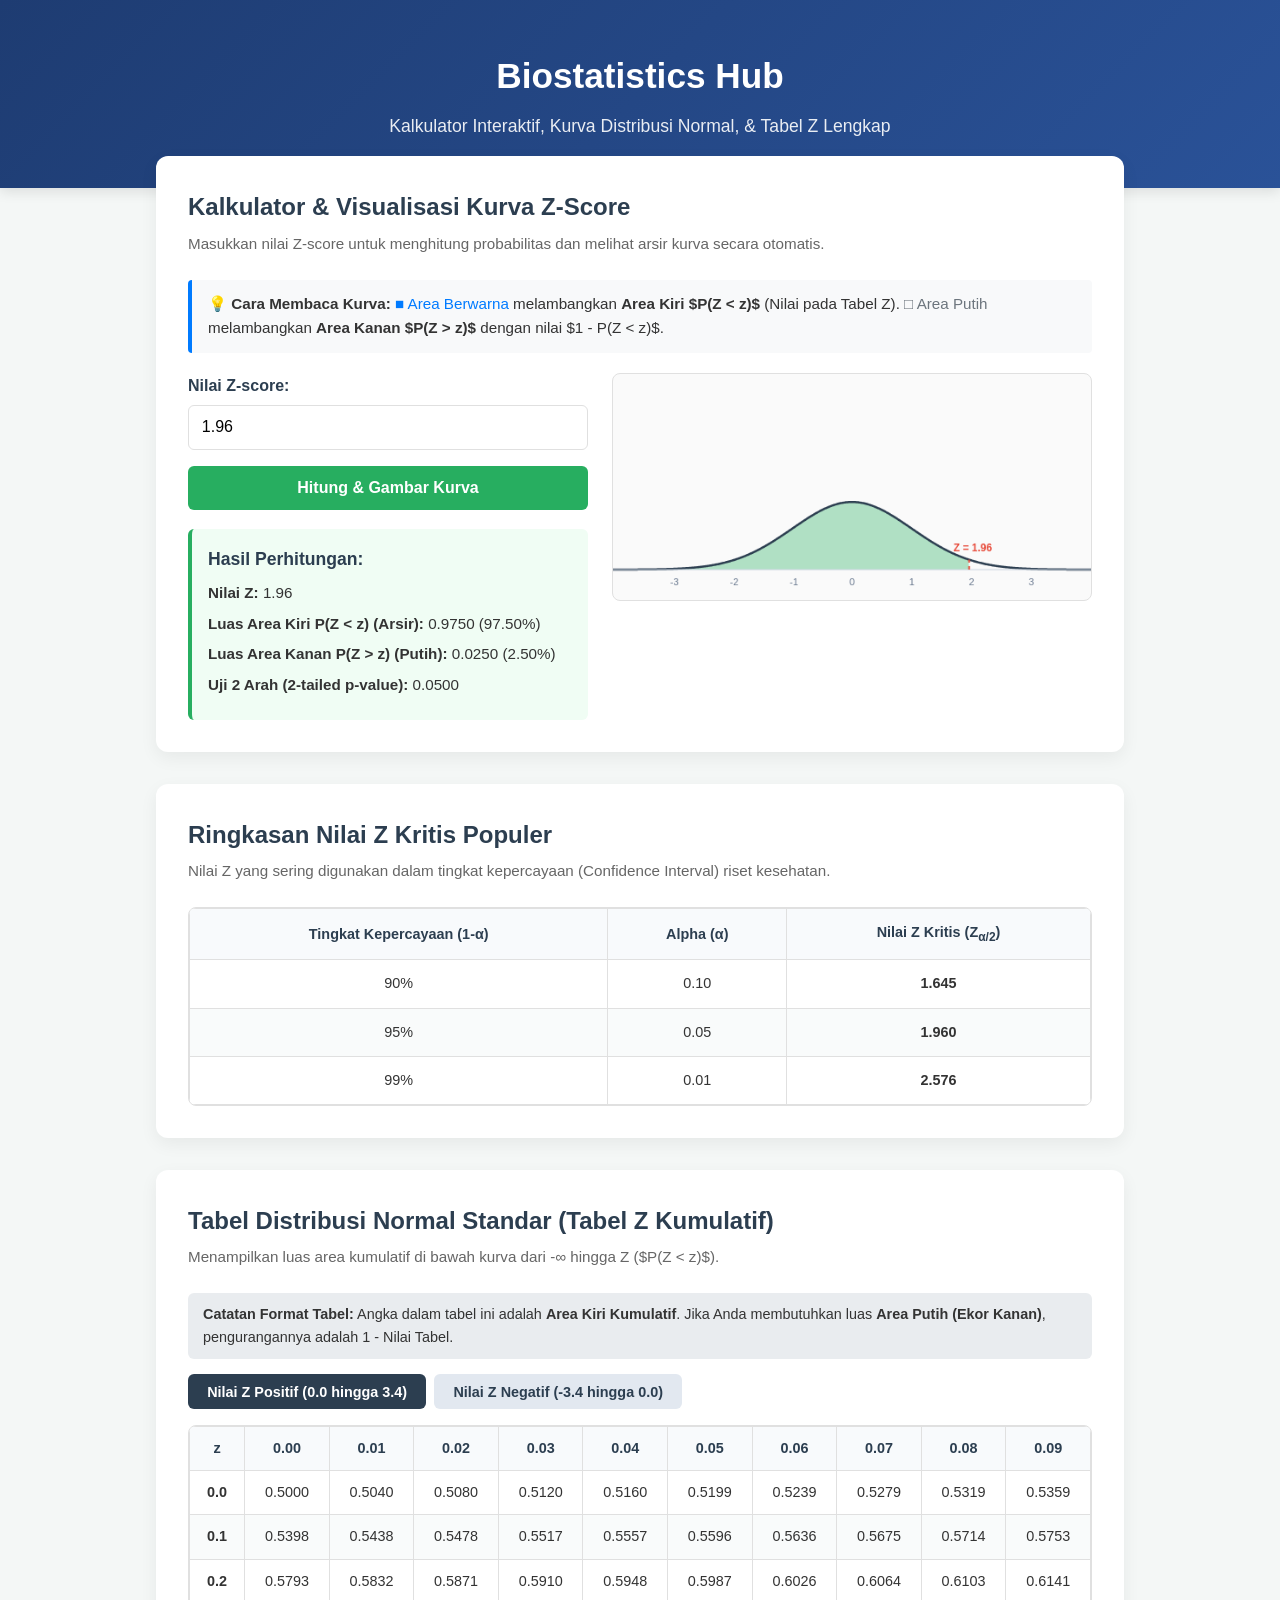
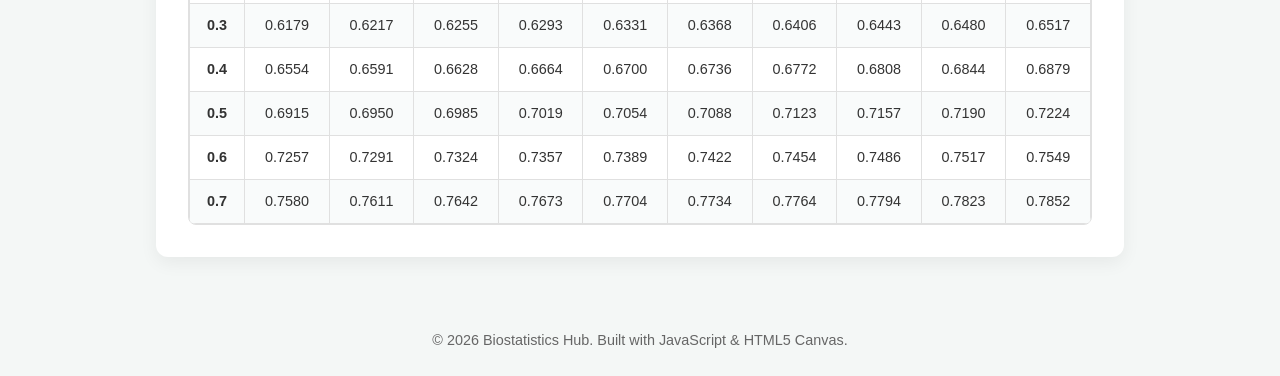
==== commit 67921d5f: "Update index.html" ====
--- a/index.html
+++ b/index.html
@@ -18,6 +18,15 @@
             <h2>Kalkulator & Visualisasi Kurva Z-Score</h2>
             <p class="subtitle">Masukkan nilai Z-score untuk menghitung probabilitas dan melihat arsir kurva secara otomatis.</p>
 
+            <!-- Keterangan Legenda Area Kurva -->
+            <div class="curve-legend" style="background: #f8f9fa; padding: 12px 16px; border-left: 4px solid #007bff; margin-bottom: 20px; border-radius: 4px;">
+                <p style="margin: 0; font-size: 0.95rem; color: #333;">
+                    <strong>💡 Cara Membaca Kurva:</strong> 
+                    <span style="color: #007bff;">■ Area Berwarna</span> melambangkan <strong>Area Kiri $P(Z < z)$</strong> (Nilai pada Tabel Z). 
+                    <span style="color: #6c757d;">□ Area Putih</span> melambangkan <strong>Area Kanan $P(Z > z)$</strong> dengan nilai $1 - P(Z < z)$.
+                </p>
+            </div>
+
             <div class="calculator-layout">
                 <div class="input-section">
                     <div class="input-group">
@@ -30,8 +39,8 @@
                         <h3>Hasil Perhitungan:</h3>
                         <ul>
                             <li><strong>Nilai Z:</strong> <span id="outZ">1.96</span></li>
-                            <li><strong>Luas Area Kiri P(Z &lt; z):</strong> <span id="outProbLeft">-</span></li>
-                            <li><strong>Luas Area Kanan P(Z &gt; z):</strong> <span id="outProbRight">-</span></li>
+                            <li><strong>Luas Area Kiri P(Z &lt; z) (Arsir):</strong> <span id="outProbLeft">-</span></li>
+                            <li><strong>Luas Area Kanan P(Z &gt; z) (Putih):</strong> <span id="outProbRight">-</span></li>
                             <li><strong>Uji 2 Arah (2-tailed p-value):</strong> <span id="outTwoTail">-</span></li>
                         </ul>
                     </div>
@@ -67,8 +76,13 @@
 
         <!-- Section 3: Tabel Z Lengkap (Positif & Negatif) -->
         <section class="card">
-            <h2>Tabel Distribusi Normal Standar (Tabel Z Lengkap)</h2>
-            <p class="subtitle">Luas area di bawah kurva dari -&infin; hingga Z (P(Z &lt; z)).</p>
+            <h2>Tabel Distribusi Normal Standar (Tabel Z Kumulatif)</h2>
+            <p class="subtitle">Menampilkan luas area kumulatif di bawah kurva dari -&infin; hingga Z ($P(Z < z)$).</p>
+
+            <!-- Box Penjelasan Format Tabel Z -->
+            <div class="info-box" style="background: #e9ecef; padding: 10px 15px; border-radius: 6px; margin-bottom: 15px; font-size: 0.9rem;">
+                <strong>Catatan Format Tabel:</strong> Angka dalam tabel ini adalah <strong>Area Kiri Kumulatif</strong>. Jika Anda membutuhkan luas <strong>Area Putih (Ekor Kanan)</strong>, pengurangannya adalah <code>1 - Nilai Tabel</code>.
+            </div>
 
             <div class="tab-buttons">
                 <button class="tab-btn active" onclick="switchTable('positive')">Nilai Z Positif (0.0 hingga 3.4)</button>
@@ -78,14 +92,14 @@
             <!-- Tabel Z Positif -->
             <div id="posTableWrapper" class="table-responsive">
                 <table class="styled-table z-matrix-table" id="posZTable">
-                    <!-- Ditgenerate via JS -->
+                    <!-- Digenerate via JS -->
                 </table>
             </div>
 
             <!-- Tabel Z Negatif -->
             <div id="negTableWrapper" class="table-responsive" style="display: none;">
                 <table class="styled-table z-matrix-table" id="negZTable">
-                    <!-- Ditgenerate via JS -->
+                    <!-- Digenerate via JS -->
                 </table>
             </div>
         </section>
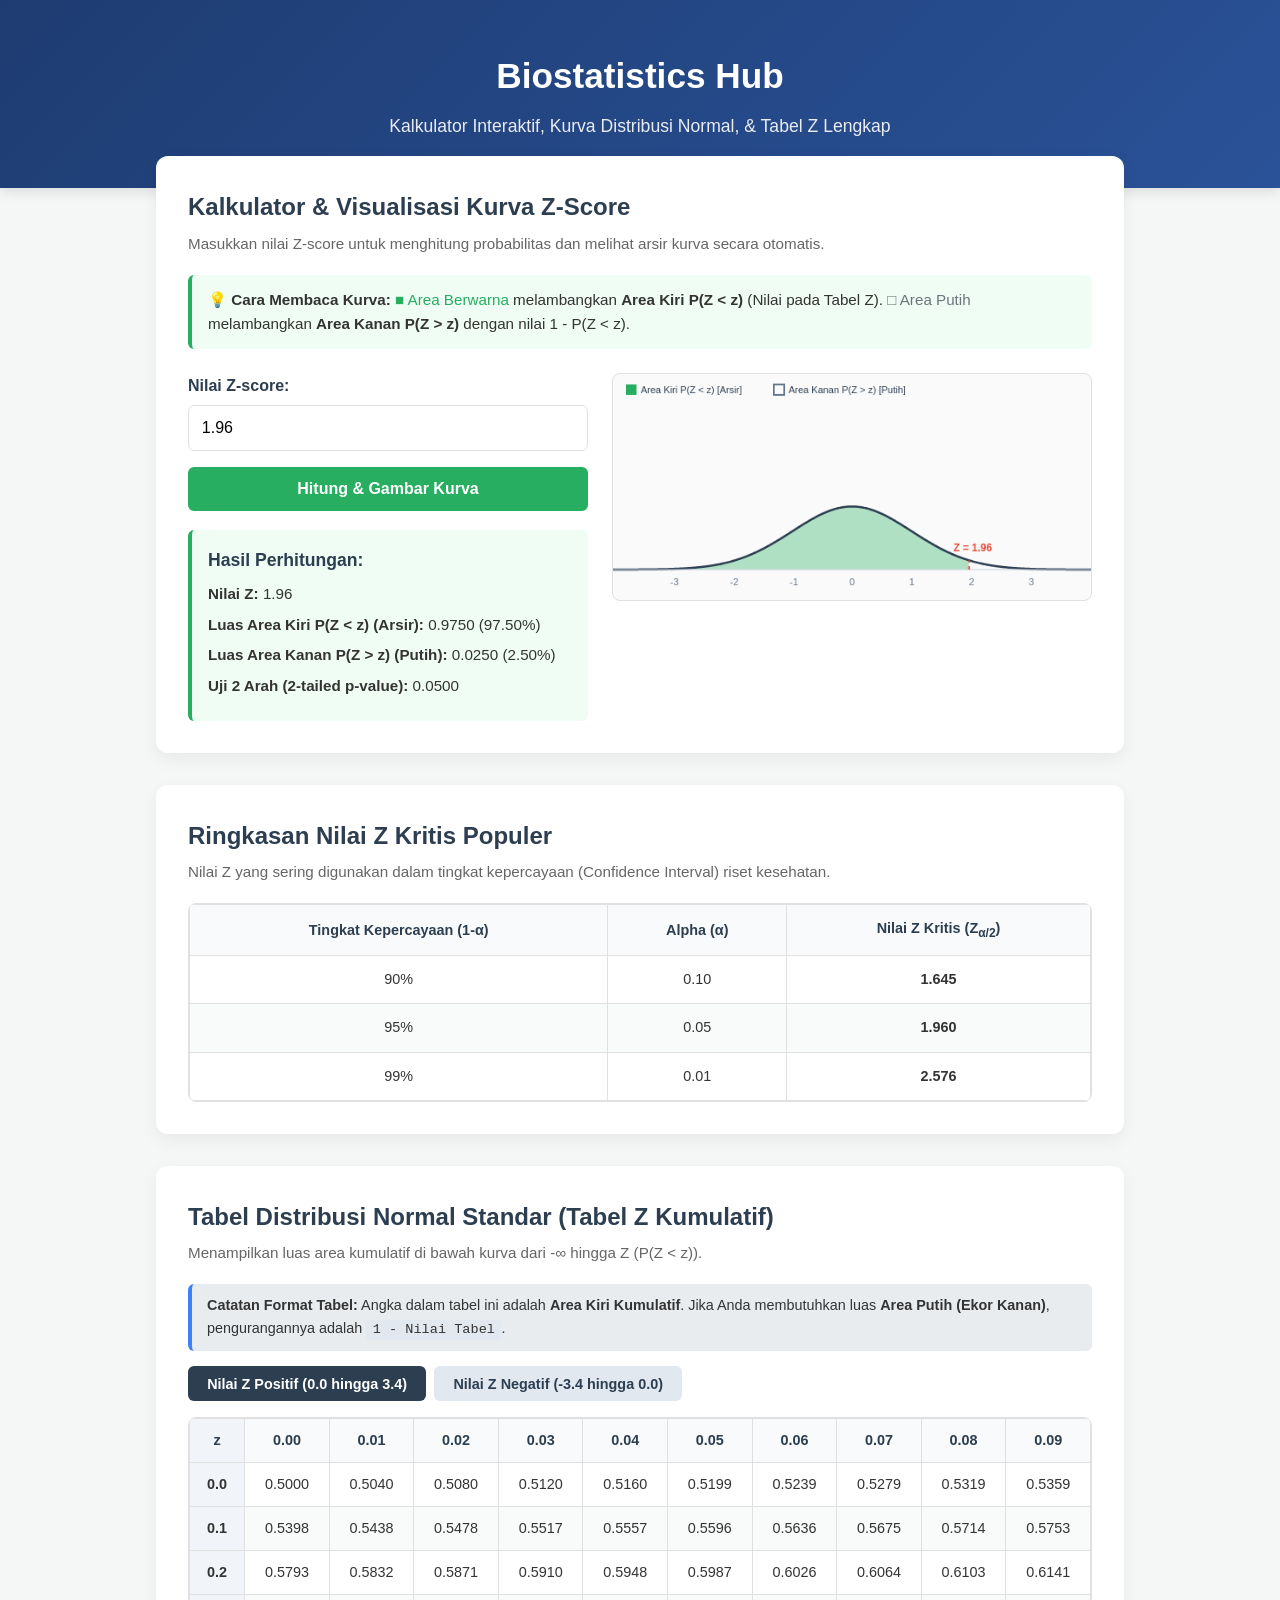
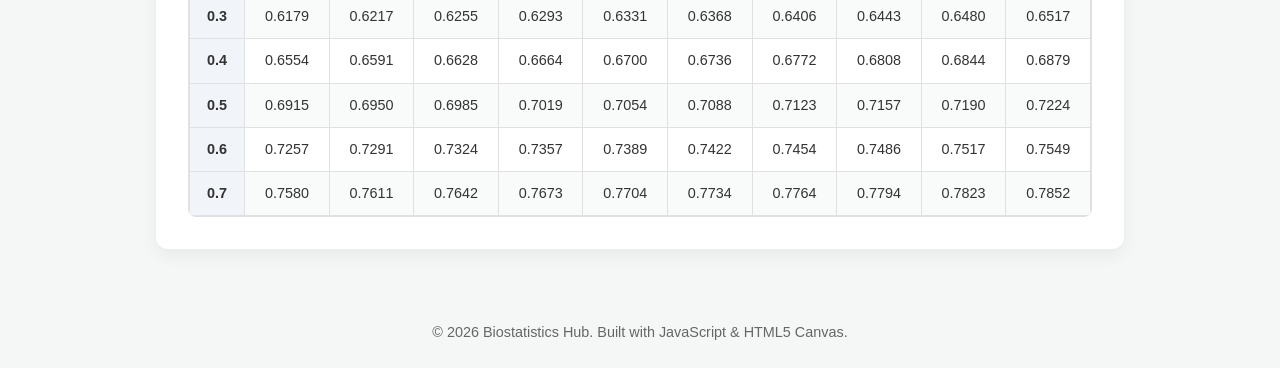
==== commit f90d4d67: "Update index.html" ====
--- a/index.html
+++ b/index.html
@@ -19,11 +19,11 @@
             <p class="subtitle">Masukkan nilai Z-score untuk menghitung probabilitas dan melihat arsir kurva secara otomatis.</p>
 
             <!-- Keterangan Legenda Area Kurva -->
-            <div class="curve-legend" style="background: #f8f9fa; padding: 12px 16px; border-left: 4px solid #007bff; margin-bottom: 20px; border-radius: 4px;">
+            <div class="curve-legend">
                 <p style="margin: 0; font-size: 0.95rem; color: #333;">
                     <strong>💡 Cara Membaca Kurva:</strong> 
-                    <span style="color: #007bff;">■ Area Berwarna</span> melambangkan <strong>Area Kiri $P(Z < z)$</strong> (Nilai pada Tabel Z). 
-                    <span style="color: #6c757d;">□ Area Putih</span> melambangkan <strong>Area Kanan $P(Z > z)$</strong> dengan nilai $1 - P(Z < z)$.
+                    <span style="color: #27ae60;">■ Area Berwarna</span> melambangkan <strong>Area Kiri P(Z &lt; z)</strong> (Nilai pada Tabel Z). 
+                    <span style="color: #6c757d;">□ Area Putih</span> melambangkan <strong>Area Kanan P(Z &gt; z)</strong> dengan nilai 1 - P(Z &lt; z).
                 </p>
             </div>
 
@@ -77,7 +77,7 @@
         <!-- Section 3: Tabel Z Lengkap (Positif & Negatif) -->
         <section class="card">
             <h2>Tabel Distribusi Normal Standar (Tabel Z Kumulatif)</h2>
-            <p class="subtitle">Menampilkan luas area kumulatif di bawah kurva dari -&infin; hingga Z ($P(Z < z)$).</p>
+            <p class="subtitle">Menampilkan luas area kumulatif di bawah kurva dari -&infin; hingga Z (P(Z &lt; z)).</p>
 
             <!-- Box Penjelasan Format Tabel Z -->
             <div class="info-box" style="background: #e9ecef; padding: 10px 15px; border-radius: 6px; margin-bottom: 15px; font-size: 0.9rem;">
--- a/style.css
+++ b/style.css
@@ -7,6 +7,8 @@
     --text-color: #333333;
     --text-muted: #666666;
     --border-color: #e0e0e0;
+    --info-bg: #f8fafc;
+    --info-border: #3b82f6;
 }
 
 * {
@@ -66,7 +68,36 @@
 .subtitle {
     color: var(--text-muted);
     font-size: 0.95rem;
+    margin-bottom: 1.2rem;
+}
+
+/* Info Box & Curve Legend Styling */
+.curve-legend {
+    background-color: #f0fdf4;
+    border-left: 4px solid var(--secondary-color);
+    padding: 0.8rem 1rem;
+    border-radius: 6px;
     margin-bottom: 1.5rem;
+    font-size: 0.9rem;
+    color: var(--text-color);
+}
+
+.info-box {
+    background-color: var(--info-bg);
+    border-left: 4px solid var(--info-border);
+    padding: 0.8rem 1rem;
+    border-radius: 6px;
+    margin-bottom: 1.2rem;
+    font-size: 0.9rem;
+    color: var(--text-color);
+}
+
+.info-box code {
+    background-color: #e2e8f0;
+    padding: 0.15rem 0.4rem;
+    border-radius: 4px;
+    font-family: monospace;
+    font-size: 0.85rem;
 }
 
 /* Layout Kalkulator */
@@ -196,6 +227,15 @@
     z-index: 2;
 }
 
+/* Sticky First Column pada Tabel Z */
+.z-matrix-table td:first-child,
+.z-matrix-table th:first-child {
+    position: sticky;
+    left: 0;
+    background-color: #f1f5f9;
+    z-index: 3;
+}
+
 .styled-table tbody tr:nth-child(even) {
     background-color: #f9fbfb;
 }
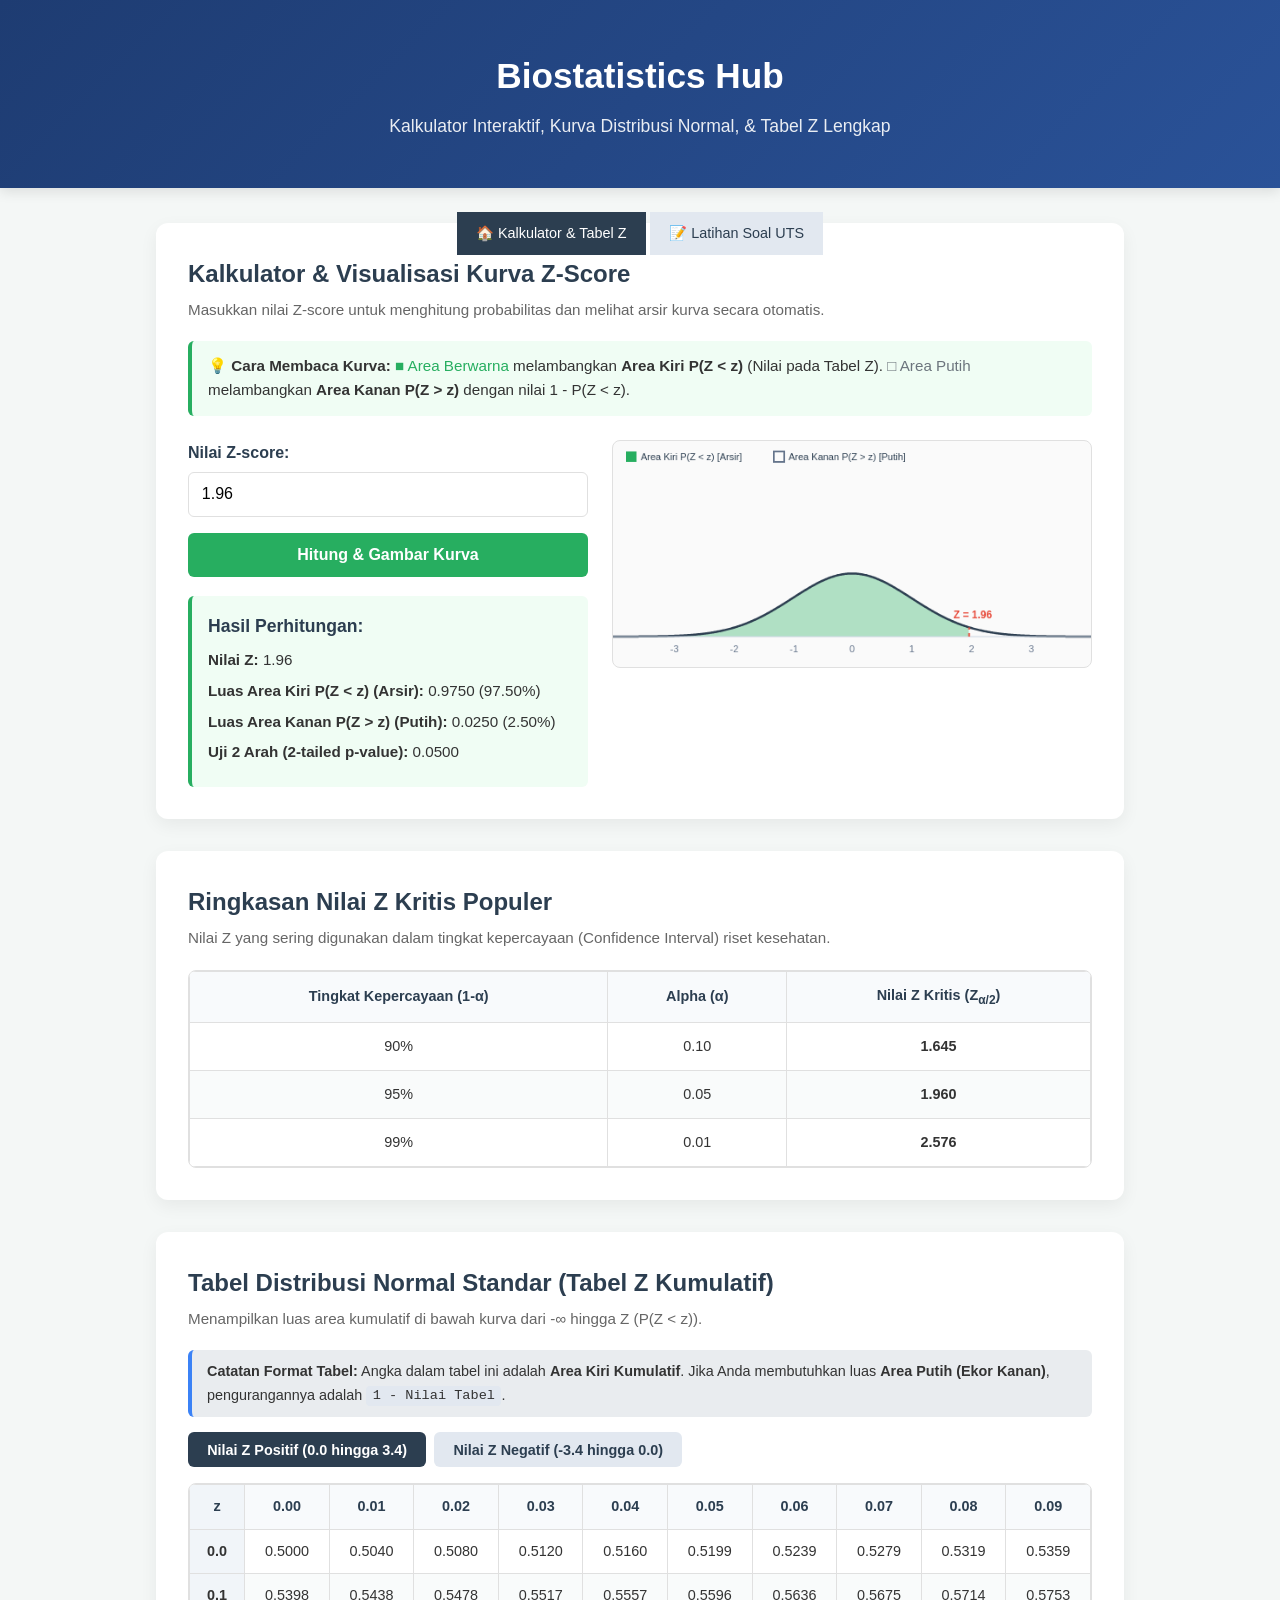
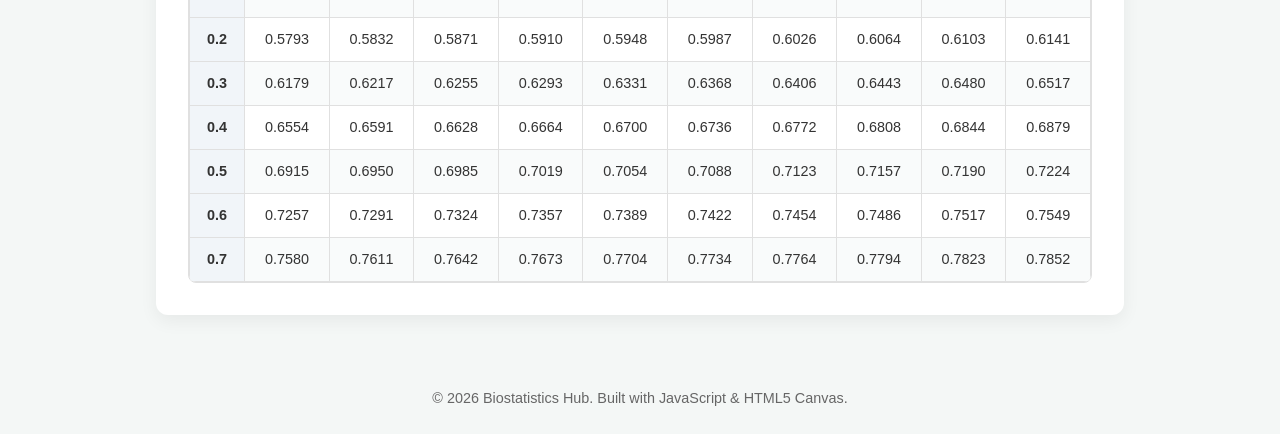
==== commit b09c2343: "Add navigation section to index.html Added navigation links for Kalkulator and Latihan Soal UTS." ====
--- a/index.html
+++ b/index.html
@@ -11,8 +11,14 @@
         <h1>Biostatistics Hub</h1>
         <p>Kalkulator Interaktif, Kurva Distribusi Normal, & Tabel Z Lengkap</p>
     </header>
-
+    
+    <!-- Navigasi Halaman -->
+    <nav style="text-align: center; margin-top: 1.5rem;">
+        <a href="index.html" class="tab-btn active" style="text-decoration: none; display: inline-block;">🏠 Kalkulator & Tabel Z</a>
+        <a href="uts.html" class="tab-btn" style="text-decoration: none; display: inline-block;">📝 Latihan Soal UTS</a>
+    </nav>
     <main class="container">
+        
         <!-- Section 1: Kalkulator & Kurva Visual -->
         <section class="card">
             <h2>Kalkulator & Visualisasi Kurva Z-Score</h2>
